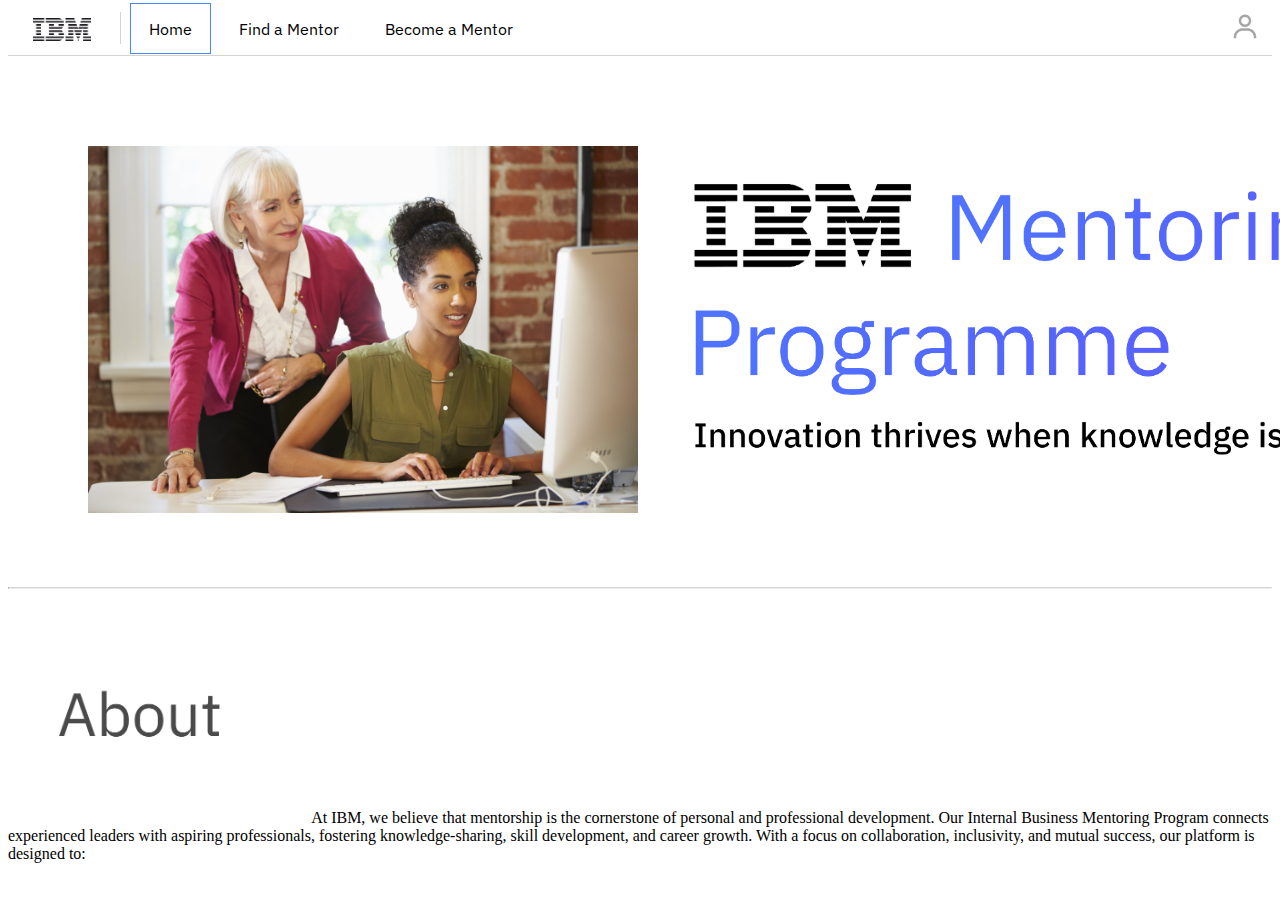
==== Homepage/index.html @ 60f55f18 "Nav bar update" ====
<!DOCTYPE html>
<html lang="en">
<head>
    <meta charset="UTF-8">
    <meta name="viewport" content="width=device-width, initial-scale=1.0">
    <title>Homepage</title>

    <link rel="stylesheet" href="indexStyle.css">
    <link rel="stylesheet" href="https://fonts.googleapis.com/css?family=IBM+Plex+Sans">
</head>
<body>
    <div class="header">
        <!--Logo button-->
        <a href="index.html">
          <div class="logo-container">
            <img src="../images/ibm-logo.png" alt="IBM Logo" class="logo" />
          </div>
        </a>
        <div class="vertical-line"></div>
        <!--Button group-->
        <div class="btn-group">
          <button class="button, current" onclick="document.location='index.html'">Home</button>
          <button class="button" onclick="document.location='../FindMentor/findMentor.html'">Find a Mentor</button>
          <button class="button" onclick="document.location='../BecomeMentor/becomeMentor.html'">Become a Mentor</button>
        </div>
        <!--User image-->
        <a href="">
          <img src="../images/user-img.png" alt="profile" class="profile">       
        </a>
        <!--Line design-->
        <hr class="hLine">
    </div>

    <div class ="body">
        <!--Mentor picture-->
        <img src="../images/Mentoring image.jpg" alt="Mentor working with employee" class="home-image">
        <!--Home page title-->
        <div class="home-pg-title">
            <img src="../images/Homepage title.png" alt="ibm logo" class="logo-title">
        </div>
    </div>

    <!--About paragraph-->
    <hr class="aline">
     
    <div class="about page">
      <img src="../images/about-logo.png" alt="About" class="about-logo">
      <p1>At IBM, we believe that mentorship is the cornerstone of personal and professional development. Our Internal Business Mentoring Program connects experienced leaders with aspiring professionals, fostering knowledge-sharing, skill development, and career growth.
       With a focus on collaboration, inclusivity, and mutual success, our platform is designed to:</p1>
   </div>
</body>
---- Homepage/indexStyle.css ----
.body {
    margin: 0;
}
.logo {
    width: 58px;
    height: 23px;
    position: relative;
    border: 5px solid white;
    left: 20px;
    display: inline;
}
.logo-container {
    display: flex;
    align-items: flex-start;
    position: relative;
    padding-top: 5px;
    padding-bottom:10px;
}
.profile {
    width: 30px;
    height: 30px;
    position: absolute; right: 20px; top: 12px;
    -webkit-filter: opacity(0.35);
    filter: opacity(0.35);
}
.btn-group {
    position: absolute; top: 3px; left: 130px;
    gap: 10px;
    display: flex;
    margin-top: 0;
}
.button {
    border: none;
    background-color: white;
    padding: 15.5px 18px;
    text-align: center;
    text-decoration: none;
    display: inline-block;
    font-size: 16px;
    font-family: 'IBM Plex sans';
    transition-duration: 0.4s;
    cursor: pointer;
}
.current {
    border: 1.5px solid #4589ff;
    background-color: white;
    padding: 14px 18px;
    text-align: center;
    text-decoration: none;
    display: inline-block;
    font-size: 16px;
    font-family: 'IBM Plex sans';
    transition-duration: 0.4s;
    cursor: pointer;
}
.current:hover {
    background-color: #e8e8e8;
}
.btn-group .button:hover {
    background-color: #e8e8e8;
}
.hLine {
    border: 0px;
    border-top: lightgrey;
    margin: 0;
    padding: 0;
    width: 100%;
}
.vertical-line {
    width: 1px;
    height: 32px;
    background-color: lightgrey;
    margin-left: 45px;
    position: absolute; top: 12px; left: 75px;
}
.logo-container::after {
    content: "";
    position: absolute;
    bottom: 0;
    left: 0;
    width: 100%;
    height: 1px;
    background-color: lightgrey;
}
.home-image {
    width: 550px;
    height: auto;
    margin-top: 90px;
    padding-left: 80px;
}
.logo-title {
    position: absolute; top: 150px;
    width: 800px;
    height: auto;
    margin-left: 650px;
}

.aline {
    border-top: 1px solid lightgrey;
    align-items: center;
    margin: 20px  0;
    margin-top: 70px;

}

.about-logo {
    width:300px;
    margin-top: 30px;
}

.p1 {
    position: absolute; top: 150px;
}
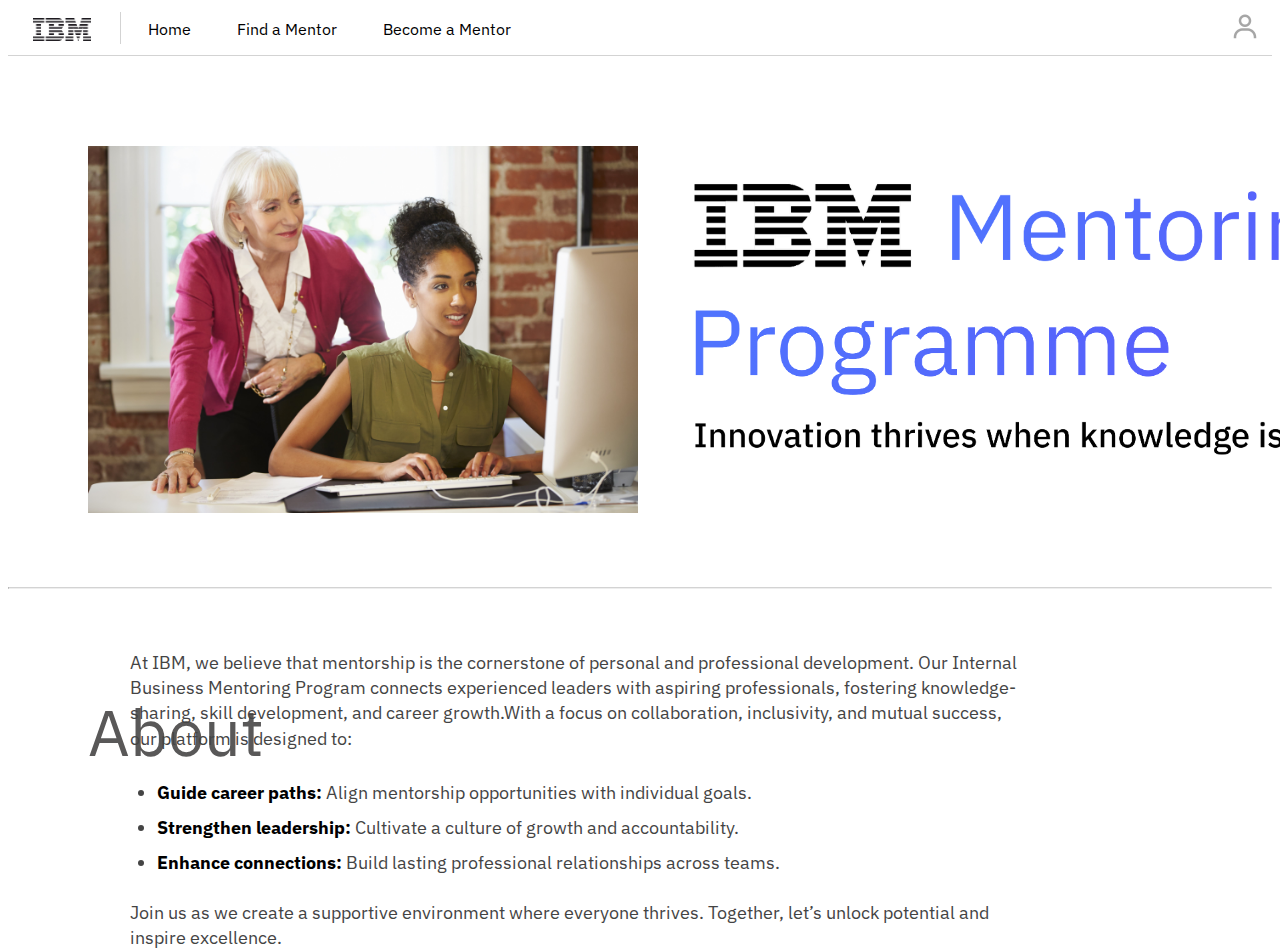
==== commit 551a34e0: "updat" ====
--- a/Homepage/index.html
+++ b/Homepage/index.html
@@ -19,7 +19,7 @@
         <div class="vertical-line"></div>
         <!--Button group-->
         <div class="btn-group">
-          <button class="button, current" onclick="document.location='index.html'">Home</button>
+          <button class="button" onclick="document.location='index.html'">Home</button>
           <button class="button" onclick="document.location='../FindMentor/findMentor.html'">Find a Mentor</button>
           <button class="button" onclick="document.location='../BecomeMentor/becomeMentor.html'">Become a Mentor</button>
         </div>
@@ -44,8 +44,13 @@
     <hr class="aline">
      
     <div class="about page">
-      <img src="../images/about-logo.png" alt="About" class="about-logo">
-      <p1>At IBM, we believe that mentorship is the cornerstone of personal and professional development. Our Internal Business Mentoring Program connects experienced leaders with aspiring professionals, fostering knowledge-sharing, skill development, and career growth.
-       With a focus on collaboration, inclusivity, and mutual success, our platform is designed to:</p1>
-   </div>
+      <h1>About</h1>
+      <p1>At IBM, we believe that mentorship is the cornerstone of personal and professional development. Our Internal Business Mentoring Program connects experienced leaders with aspiring professionals, fostering knowledge-sharing, skill development, and career growth.With a focus on collaboration, inclusivity, and mutual success, our platform is designed to:</p1>
+      <ul>
+        <li><strong>Guide career paths:</strong> Align mentorship opportunities with individual goals.</li>
+        <li><strong>Strengthen leadership:</strong> Cultivate a culture of growth and accountability.</li>
+        <li><strong>Enhance connections:</strong> Build lasting professional relationships across teams.</li>
+     </ul>
+     <p2>Join us as we create a supportive environment where everyone thrives. Together, let’s unlock potential and inspire excellence.</p2>
+    </div>
 </body>--- a/Homepage/indexStyle.css
+++ b/Homepage/indexStyle.css
@@ -38,23 +38,7 @@
     display: inline-block;
     font-size: 16px;
     font-family: 'IBM Plex sans';
-    transition-duration: 0.4s;
     cursor: pointer;
-}
-.current {
-    border: 1.5px solid #4589ff;
-    background-color: white;
-    padding: 14px 18px;
-    text-align: center;
-    text-decoration: none;
-    display: inline-block;
-    font-size: 16px;
-    font-family: 'IBM Plex sans';
-    transition-duration: 0.4s;
-    cursor: pointer;
-}
-.current:hover {
-    background-color: #e8e8e8;
 }
 .btn-group .button:hover {
     background-color: #e8e8e8;
@@ -103,11 +87,60 @@
 
 }
 
-.about-logo {
-    width:300px;
-    margin-top: 30px;
+.about {
+    font-family: 'IBM Plex sans'; 
+    color: #444; 
+    max-width: 800px; 
+    padding: 20px; 
 }
+  
+  /* Styling the heading */
+  .about h1 {
+    font-size: 65px; 
+    font-weight: normal; 
+    color: #595858; 
+    margin: 60px; 
+  }
+  
+  /* Styling the paragraphs */
+  .about p1 {
+    position: absolute; 
+    right: 250px; 
+    top: 650px;
+    margin: auto;
+    font-size: 18px; 
+    line-height: 1.4; 
+    max-width: 900px;
+  }
 
-.p1 {
-    position: absolute; top: 150px;
-}+  .about p2 {
+    position: absolute; 
+    right: 250px; 
+    top: 900px;
+    margin: auto;
+    font-size: 18px; 
+    line-height: 1.4; 
+    max-width: 900px;
+  }
+  
+  /* Styling the list */
+  .about ul {
+    position: absolute; 
+    right: 500px; 
+    top: 780px;
+    margin: auto;
+    font-size: 18px; 
+    line-height: 1.4; 
+    max-width: 900px; 
+  }
+  
+.about ul li {
+    font-size: 18px; 
+    line-height: 1.4; 
+    margin-bottom: 10px; 
+  }
+  
+  .about ul li strong {
+    color: #000; 
+  }
+
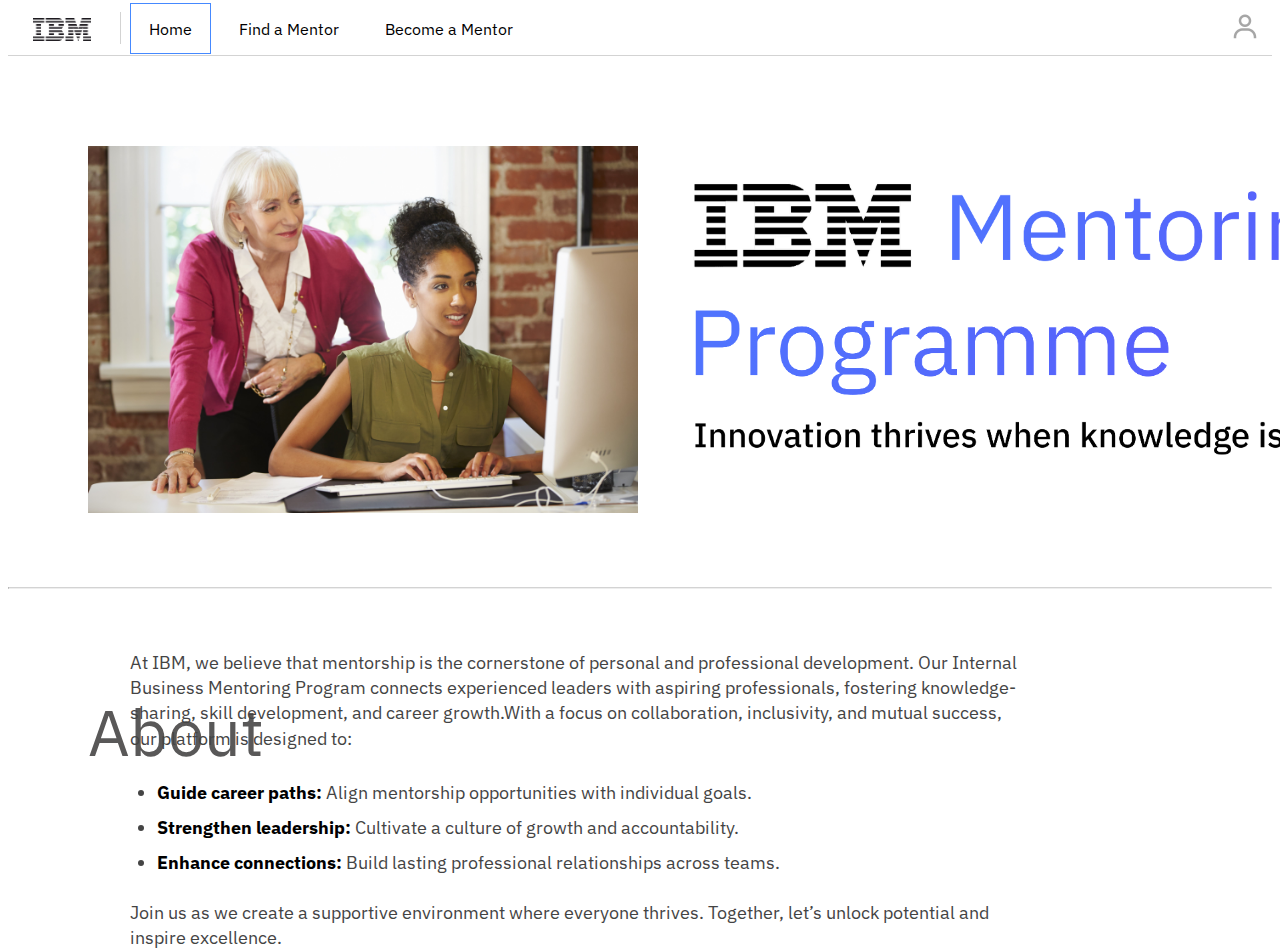
==== commit 2500f696: "Merge branch 'main' of https://github.com/Gainelle396/mentor-website" ====
--- a/Homepage/index.html
+++ b/Homepage/index.html
@@ -3,8 +3,9 @@
 <head>
     <meta charset="UTF-8">
     <meta name="viewport" content="width=device-width, initial-scale=1.0">
-    <title>Homepage</title>
+    <title>IBM - Mentoring Programme</title>
 
+    <link rel="icon" type="image/x-icon" href="../images/ibm-bee.png">
     <link rel="stylesheet" href="indexStyle.css">
     <link rel="stylesheet" href="https://fonts.googleapis.com/css?family=IBM+Plex+Sans">
 </head>
@@ -19,7 +20,7 @@
         <div class="vertical-line"></div>
         <!--Button group-->
         <div class="btn-group">
-          <button class="button" onclick="document.location='index.html'">Home</button>
+          <button class="button, current" onclick="document.location='index.html'">Home</button>
           <button class="button" onclick="document.location='../FindMentor/findMentor.html'">Find a Mentor</button>
           <button class="button" onclick="document.location='../BecomeMentor/becomeMentor.html'">Become a Mentor</button>
         </div>
--- a/Homepage/indexStyle.css
+++ b/Homepage/indexStyle.css
@@ -1,6 +1,7 @@
 .body {
     margin: 0;
 }
+/*IBM logo design*/
 .logo {
     width: 58px;
     height: 23px;
@@ -16,6 +17,7 @@
     padding-top: 5px;
     padding-bottom:10px;
 }
+/*Profile image*/
 .profile {
     width: 30px;
     height: 30px;
@@ -23,6 +25,7 @@
     -webkit-filter: opacity(0.35);
     filter: opacity(0.35);
 }
+/*Button grouping and design for navigation bar*/
 .btn-group {
     position: absolute; top: 3px; left: 130px;
     gap: 10px;
@@ -38,11 +41,30 @@
     display: inline-block;
     font-size: 16px;
     font-family: 'IBM Plex sans';
+    transition-duration: 0.4s;
     cursor: pointer;
+}
+/*Highlights active page on navigation bar*/
+.current {
+    border: 1.5px solid #4589ff;
+    background-color: white;
+    padding: 14px 18px;
+    text-align: center;
+    text-decoration: none;
+    display: inline-block;
+    font-size: 16px;
+    font-family: 'IBM Plex sans';
+    transition-duration: 0.4s;
+    cursor: pointer;
+}
+/*Button hover effects*/
+.current:hover {
+    background-color: #e8e8e8;
 }
 .btn-group .button:hover {
     background-color: #e8e8e8;
 }
+/*Line designs for separators*/
 .hLine {
     border: 0px;
     border-top: lightgrey;
@@ -66,6 +88,7 @@
     height: 1px;
     background-color: lightgrey;
 }
+/*Home page design*/
 .home-image {
     width: 550px;
     height: auto;
@@ -78,7 +101,7 @@
     height: auto;
     margin-left: 650px;
 }
-
+/*About section design*/
 .aline {
     border-top: 1px solid lightgrey;
     align-items: center;
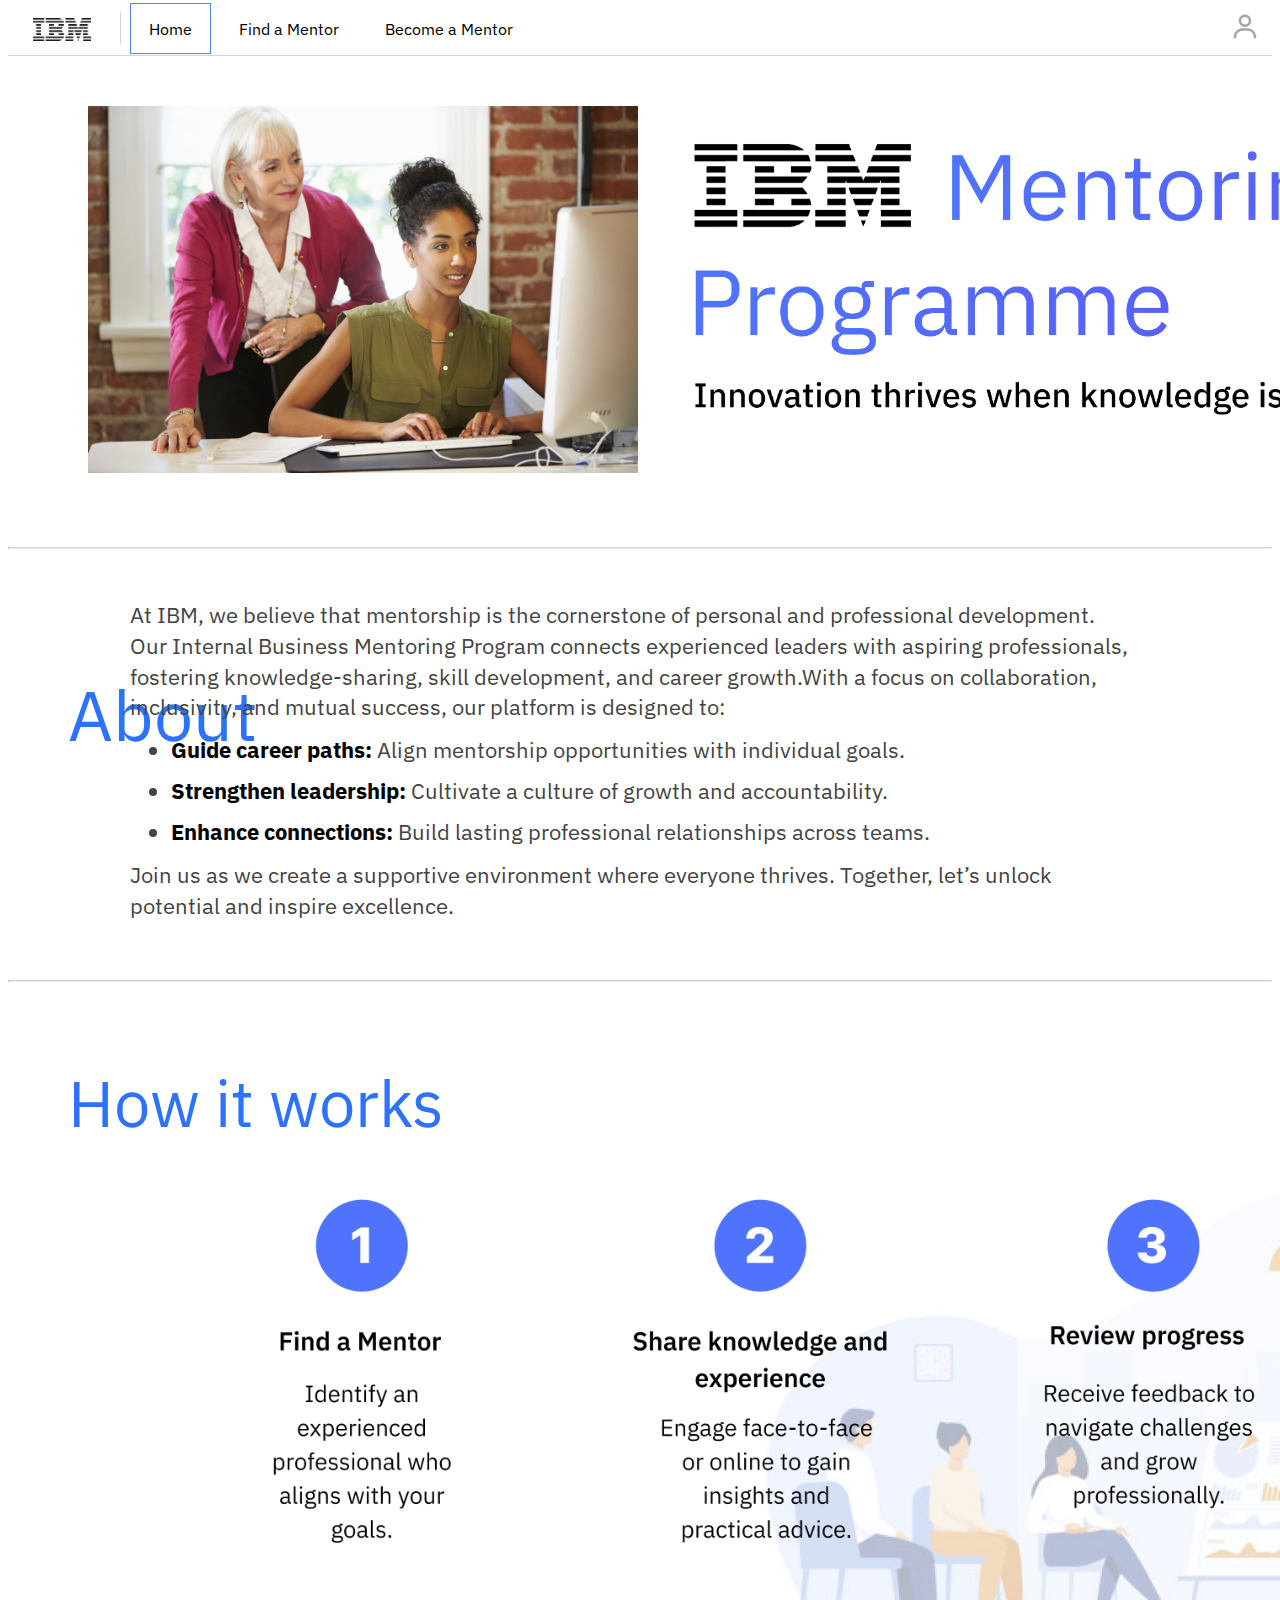
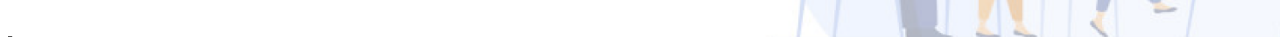
==== commit 45c09624: "update" ====
--- a/Homepage/index.html
+++ b/Homepage/index.html
@@ -54,4 +54,14 @@
      </ul>
      <p2>Join us as we create a supportive environment where everyone thrives. Together, let’s unlock potential and inspire excellence.</p2>
     </div>
+
+    <!--How it works paragraph-->
+    <hr class="aline2">
+
+    <div class="how-it-works-para">
+      <h2>How it works</h2>
+      <img src="../images/how it works image.png" class="how-it-works-image">
+    </div>
+  
+
 </body>--- a/Homepage/indexStyle.css
+++ b/Homepage/indexStyle.css
@@ -92,11 +92,11 @@
 .home-image {
     width: 550px;
     height: auto;
-    margin-top: 90px;
+    margin-top: 50px;
     padding-left: 80px;
 }
 .logo-title {
-    position: absolute; top: 150px;
+    position: absolute; top: 110px;
     width: 800px;
     height: auto;
     margin-left: 650px;
@@ -113,52 +113,53 @@
 .about {
     font-family: 'IBM Plex sans'; 
     color: #444; 
-    max-width: 800px; 
+    max-width:800px; 
     padding: 20px; 
 }
   
   /* Styling the heading */
   .about h1 {
-    font-size: 65px; 
+    font-size: 70px; 
     font-weight: normal; 
-    color: #595858; 
-    margin: 60px; 
+    color: #2C72FF; 
+    margin: 80px;
+    margin-left: 40px; 
   }
   
   /* Styling the paragraphs */
   .about p1 {
     position: absolute; 
-    right: 250px; 
-    top: 650px;
+    right: 150px; 
+    top: 600px;
     margin: auto;
-    font-size: 18px; 
+    font-size: 22px; 
     line-height: 1.4; 
-    max-width: 900px;
+    max-width: 1000px;
   }
 
   .about p2 {
     position: absolute; 
-    right: 250px; 
-    top: 900px;
+    right: 150px; 
+    top: 860px;
     margin: auto;
-    font-size: 18px; 
+    font-size: 22px; 
     line-height: 1.4; 
-    max-width: 900px;
+    max-width: 1000px;
   }
   
   /* Styling the list */
   .about ul {
     position: absolute; 
-    right: 500px; 
-    top: 780px;
+    right: 350px; 
+    top: 735px;
     margin: auto;
-    font-size: 18px; 
+    font-size: 22px; 
     line-height: 1.4; 
-    max-width: 900px; 
+    max-width: 900px;
   }
   
 .about ul li {
-    font-size: 18px; 
+    font-size: 22px; 
     line-height: 1.4; 
     margin-bottom: 10px; 
   }
@@ -167,3 +168,28 @@
     color: #000; 
   }
 
+.aline2 {
+    border-top: 1px solid rgb(205, 204, 204);
+    align-items: center;
+    margin: 20px  0;
+    margin-top: 120px;
+}
+
+.how-it-works-para {
+    font-family: 'IBM Plex sans';
+}
+
+.how-it-works-para h2{
+    position: absolute;
+    font-size: 65px; 
+    font-weight: normal; 
+    color: #2C72FF; 
+    margin: 60px; 
+    top: 1000px;
+}
+
+.how-it-works-image {
+    width: 1500px;
+    height: auto;
+    margin-top: 150px;
+}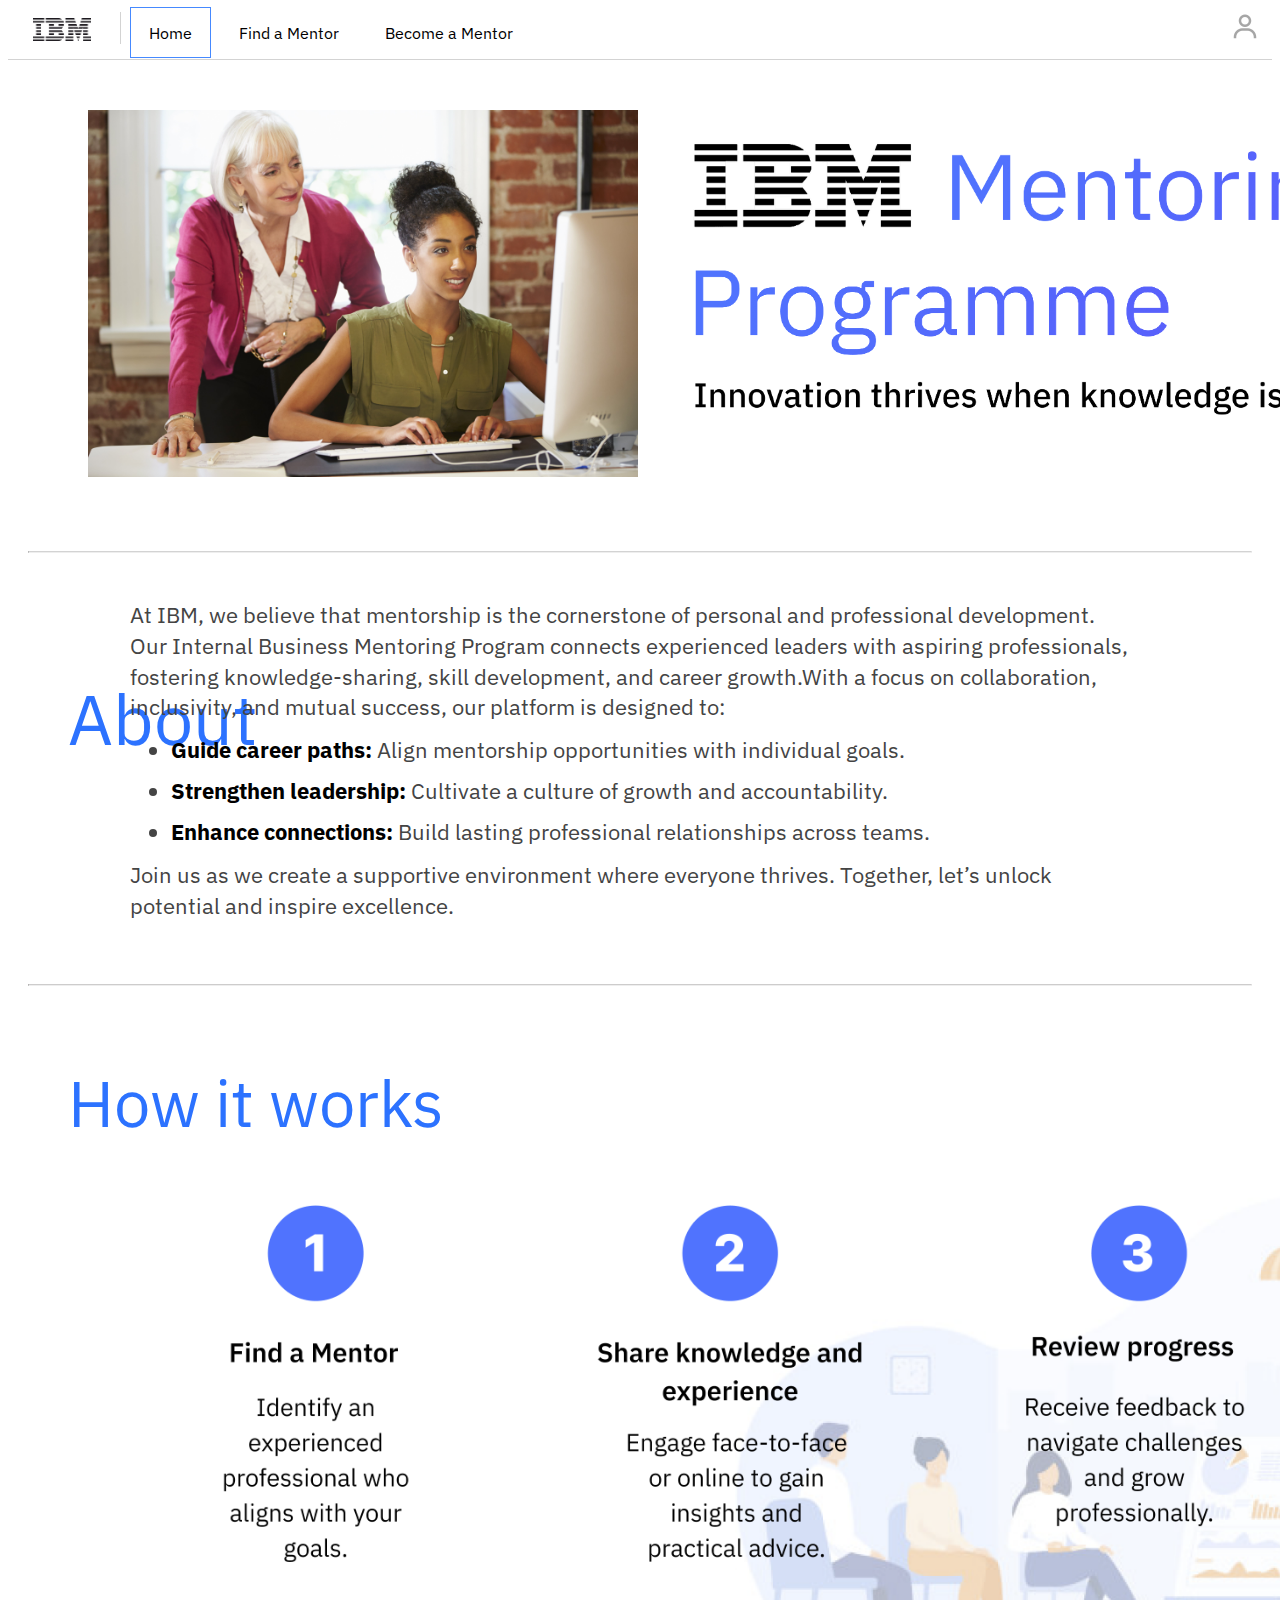
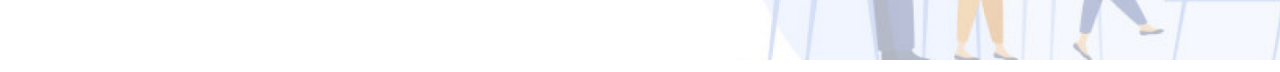
==== commit 1b6cdba1: "Fixed navigation bar" ====
--- a/Homepage/index.html
+++ b/Homepage/index.html
@@ -12,11 +12,11 @@
 <body>
     <div class="header">
         <!--Logo button-->
-        <a href="index.html">
-          <div class="logo-container">
+        <div class="logo-container">
+          <a href="/Homepage/index.html">
             <img src="../images/ibm-logo.png" alt="IBM Logo" class="logo" />
-          </div>
-        </a>
+          </a>
+        </div>
         <div class="vertical-line"></div>
         <!--Button group-->
         <div class="btn-group">
--- a/Homepage/indexStyle.css
+++ b/Homepage/indexStyle.css
@@ -27,7 +27,7 @@
 }
 /*Button grouping and design for navigation bar*/
 .btn-group {
-    position: absolute; top: 3px; left: 130px;
+    position: absolute; top: 7.1px; left: 130px;
     gap: 10px;
     display: flex;
     margin-top: 0;
@@ -105,7 +105,7 @@
 .aline {
     border-top: 1px solid lightgrey;
     align-items: center;
-    margin: 20px  0;
+    margin: 20px  ;
     margin-top: 70px;
 
 }
@@ -171,10 +171,11 @@
 .aline2 {
     border-top: 1px solid rgb(205, 204, 204);
     align-items: center;
-    margin: 20px  0;
+    margin: 20px ;
     margin-top: 120px;
 }
 
+/* Styling the how it works section*/
 .how-it-works-para {
     font-family: 'IBM Plex sans';
 }
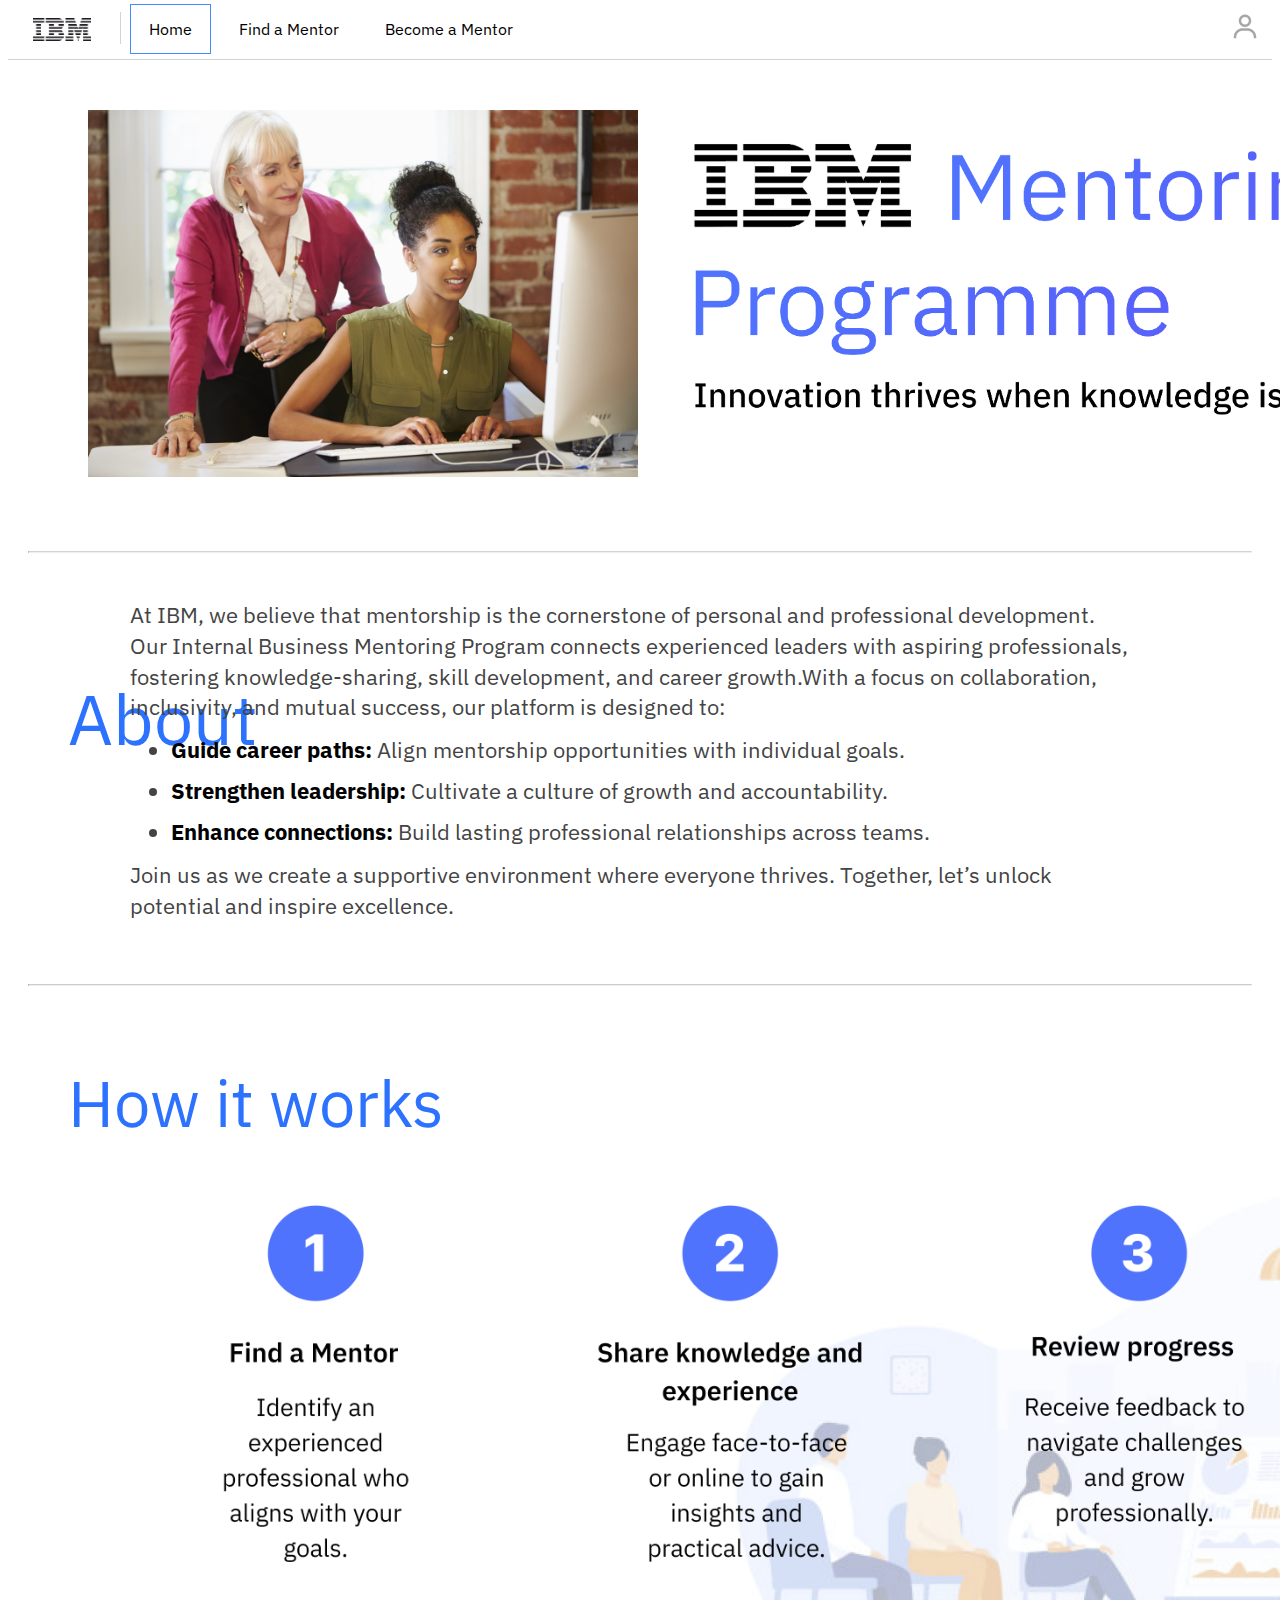
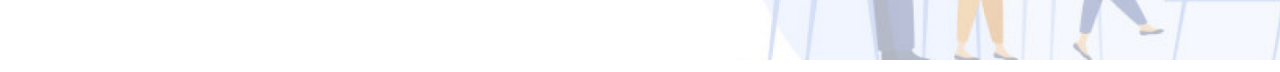
==== commit 3d32fe5d: "Made indexStyle.css neater" ====
--- a/Homepage/index.html
+++ b/Homepage/index.html
@@ -62,6 +62,11 @@
       <h2>How it works</h2>
       <img src="../images/how it works image.png" class="how-it-works-image">
     </div>
+
+    <!--Footer-->
+    <footer class="site-footer">
+      <div class="footer-content">
+      </div>
+    </footer>
   
-
 </body>--- a/Homepage/indexStyle.css
+++ b/Homepage/indexStyle.css
@@ -27,7 +27,7 @@
 }
 /*Button grouping and design for navigation bar*/
 .btn-group {
-    position: absolute; top: 7.1px; left: 130px;
+    position: absolute; top: 4px; left: 130px;
     gap: 10px;
     display: flex;
     margin-top: 0;
@@ -35,7 +35,7 @@
 .button {
     border: none;
     background-color: white;
-    padding: 15.5px 18px;
+    padding: 15px 18px;
     text-align: center;
     text-decoration: none;
     display: inline-block;
@@ -66,6 +66,7 @@
 }
 /*Line designs for separators*/
 .hLine {
+    position: relative; top: 30px;
     border: 0px;
     border-top: lightgrey;
     margin: 0;
@@ -107,27 +108,23 @@
     align-items: center;
     margin: 20px  ;
     margin-top: 70px;
-
 }
-
 .about {
     font-family: 'IBM Plex sans'; 
     color: #444; 
     max-width:800px; 
     padding: 20px; 
 }
-  
-  /* Styling the heading */
-  .about h1 {
+/* Styling the heading */
+.about h1 {
     font-size: 70px; 
     font-weight: normal; 
     color: #2C72FF; 
     margin: 80px;
     margin-left: 40px; 
-  }
-  
-  /* Styling the paragraphs */
-  .about p1 {
+}
+/* Styling the paragraphs */
+.about p1 {
     position: absolute; 
     right: 150px; 
     top: 600px;
@@ -135,9 +132,8 @@
     font-size: 22px; 
     line-height: 1.4; 
     max-width: 1000px;
-  }
-
-  .about p2 {
+}
+.about p2 {
     position: absolute; 
     right: 150px; 
     top: 860px;
@@ -145,10 +141,9 @@
     font-size: 22px; 
     line-height: 1.4; 
     max-width: 1000px;
-  }
-  
-  /* Styling the list */
-  .about ul {
+}
+/* Styling the list */
+.about ul {
     position: absolute; 
     right: 350px; 
     top: 735px;
@@ -156,30 +151,25 @@
     font-size: 22px; 
     line-height: 1.4; 
     max-width: 900px;
-  }
-  
+}
 .about ul li {
     font-size: 22px; 
     line-height: 1.4; 
     margin-bottom: 10px; 
-  }
-  
-  .about ul li strong {
+}
+.about ul li strong {
     color: #000; 
-  }
-
+}
 .aline2 {
     border-top: 1px solid rgb(205, 204, 204);
     align-items: center;
     margin: 20px ;
     margin-top: 120px;
 }
-
 /* Styling the how it works section*/
 .how-it-works-para {
     font-family: 'IBM Plex sans';
 }
-
 .how-it-works-para h2{
     position: absolute;
     font-size: 65px; 
@@ -188,7 +178,6 @@
     margin: 60px; 
     top: 1000px;
 }
-
 .how-it-works-image {
     width: 1500px;
     height: auto;
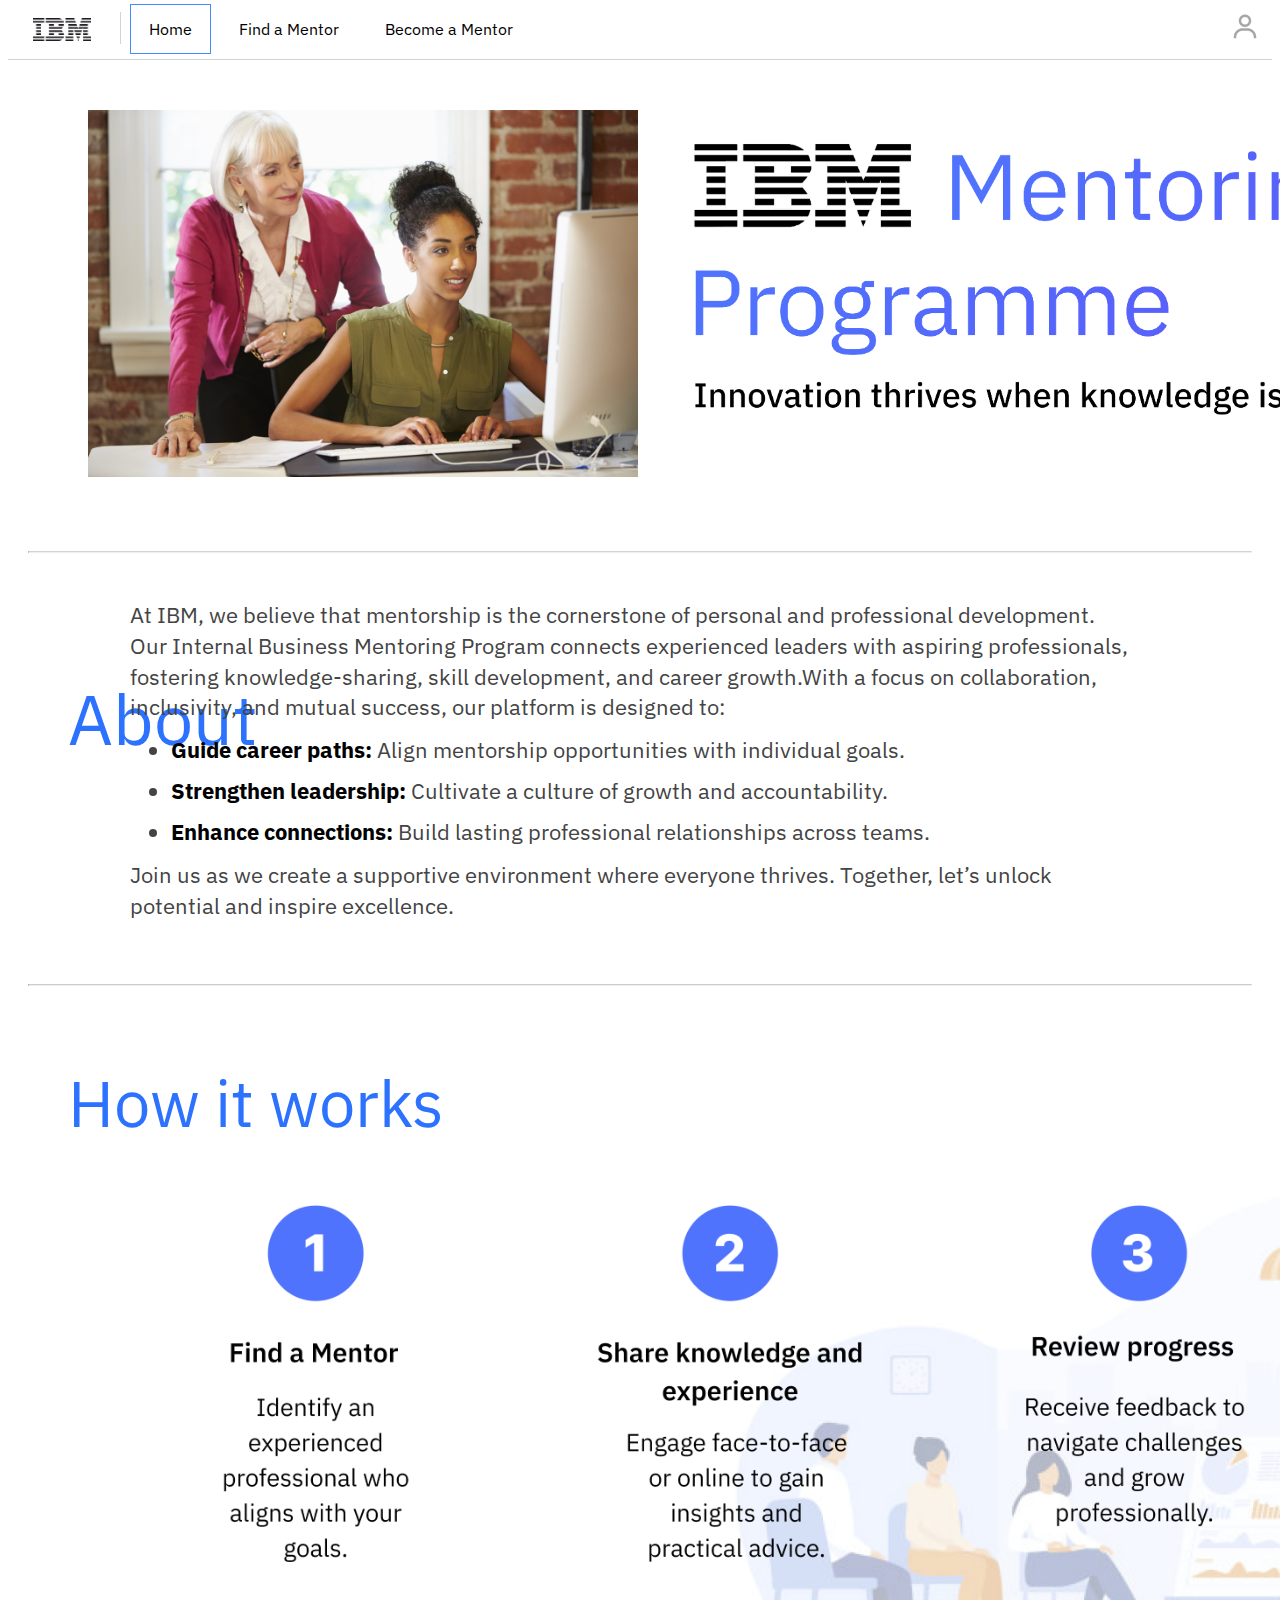
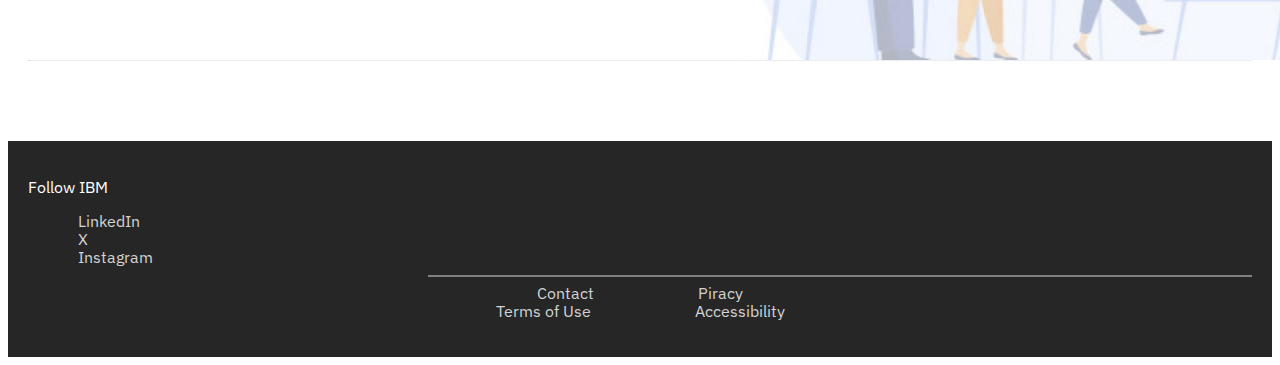
==== commit b71a1f99: "Started on footer" ====
--- a/Homepage/index.html
+++ b/Homepage/index.html
@@ -61,11 +61,27 @@
     <div class="how-it-works-para">
       <h2>How it works</h2>
       <img src="../images/how it works image.png" class="how-it-works-image">
+      <hr class="aline3">
     </div>
 
     <!--Footer-->
-    <footer class="site-footer">
+    <footer class="footer">
       <div class="footer-content">
+        <p>
+          <div class="socials">
+            <p class="socials-header">Follow IBM</p>
+            <a href="#" target="_blank">LinkedIn</a><br>
+            <a href="#" target="_blank">X</a><br>
+            <a href="#" target="_blank">Instagram</a>
+          </div>
+          <hr class="misc-line">
+          <div class="misc-content">
+            <a href="#" target="_blank">Contact</a>
+            <a href="#" target="_blank">Piracy</a><br>
+            <a href="#" target="_blank">Terms of Use</a>
+            <a href="#" target="_blank">Accessibility</a>
+          </div>
+        </p>
       </div>
     </footer>
   
--- a/Homepage/indexStyle.css
+++ b/Homepage/indexStyle.css
@@ -166,6 +166,12 @@
     margin: 20px ;
     margin-top: 120px;
 }
+.aline3 {
+    border-top: 1px solid rgb(205, 204, 204);
+    align-items: center;
+    margin: 20px;
+    margin-top: -5px;
+}
 /* Styling the how it works section*/
 .how-it-works-para {
     font-family: 'IBM Plex sans';
@@ -182,4 +188,34 @@
     width: 1500px;
     height: auto;
     margin-top: 150px;
+}
+/*Footer*/
+.footer {
+    background-color: #262626;
+    padding: 20px;
+    margin-top: 80px;
+}
+.footer-content a{
+    color: lightgrey;
+    text-decoration: none;
+    font-family: 'IBM Plex sans';
+    line-height: 3px;
+    margin: 50px;
+}
+/*Socials*/
+.socials {
+    text-align: left;
+}
+.socials-header {
+    color: white;
+    font-family: 'IBM Plex sans'
+}
+/*miscellaneous content*/
+.misc-line{
+    align-items: center;
+    border: 1px solid gray;
+    margin-left: 400px;
+}
+.misc-content{
+    text-align: center;
 }